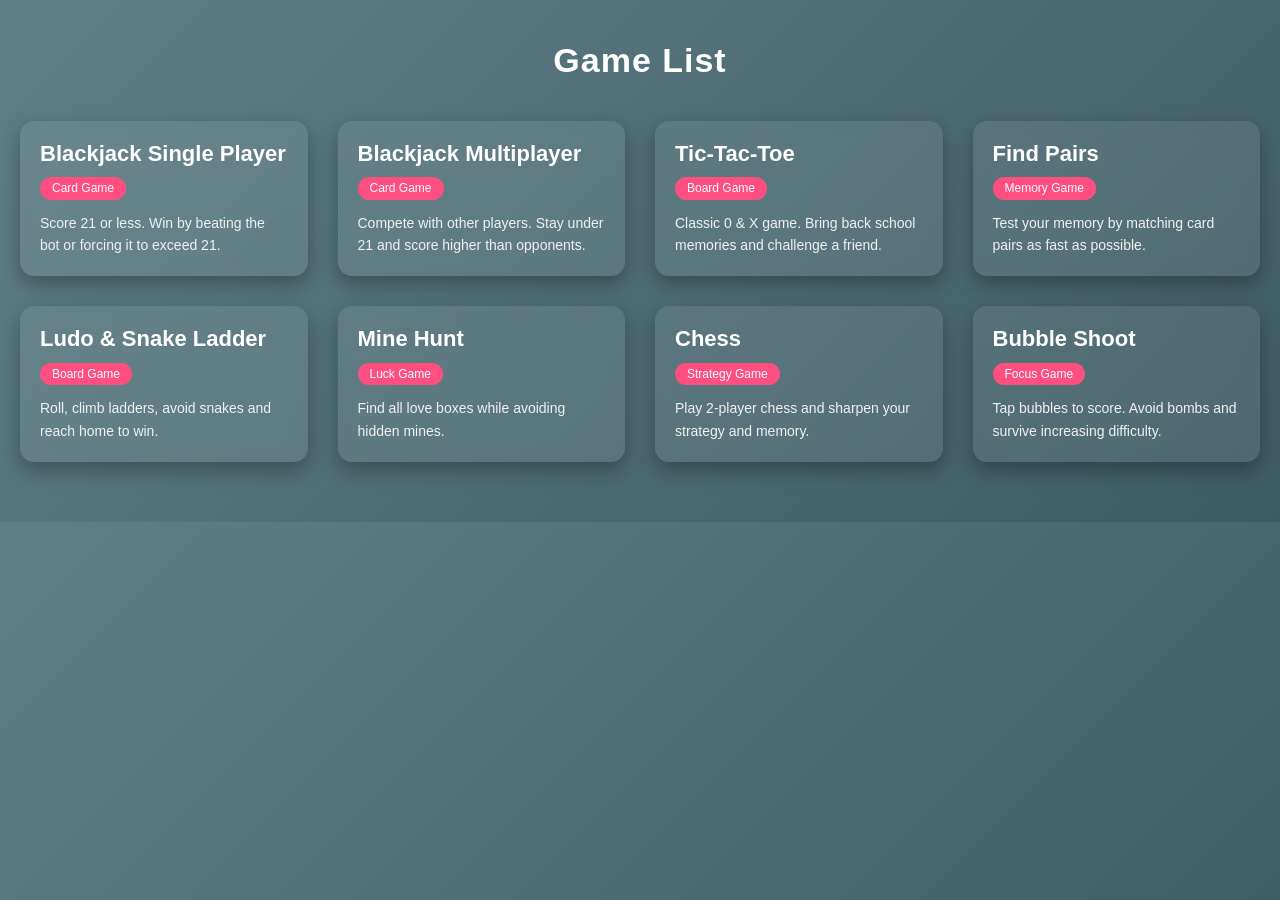
==== index.html @ 13a1b1a5 "First push" ====
<!DOCTYPE html>
<html>
<head>  
    <title>AP - Games</title>
    <meta name="viewport" content="width=device-width, initial-scale=1, maximum-scale=1">
    <meta name="theme-color" content="#008dd0">
    <link rel="shortcut icon" href="./assets/img/favicon-games.png" type="image/png">
    <meta name="keywords" content="online games, games, free online games">
    <meta name="description" content="Play various online games for free, no downloads needed!">
    <script src="./assets/js/jquery-3.4.1-min.js"></script>
    <script src="./assets/js/main_js.js"></script>
    <link rel="stylesheet" href="./assets/css/general_style.css"> 
</head>
<body>

<style>
body{ 
    padding: 20px;
    padding-bottom: 60px !important;
    background: linear-gradient(135deg, #5f7f86, #3e5b63);
    font-family: 'Segoe UI', sans-serif;
    font-style: normal;
    color: #fff;
}

.heading_top {
    font-size: 34px;
    margin-bottom: 40px;
    font-weight: 600;
    letter-spacing: 1px;
}

.link_container {
    display: grid;
    grid-template-columns: repeat(auto-fit, minmax(260px, 1fr));
    gap: 30px;
}

.link_container a {
    text-decoration: none;
    color: inherit;
}

.game-card {
    background: rgba(255,255,255,0.08);
    backdrop-filter: blur(8px);
    padding: 20px;
    border-radius: 14px;
    height: 100%;
    transition: 0.3s ease;
    box-shadow: 0 8px 20px rgba(0,0,0,0.3);
}

.game-card:hover {
    transform: translateY(-8px);
    background: rgba(255,255,255,0.15);
}

.heading {
    margin: 0 0 10px;
    font-size: 22px;
    font-weight: 600;
}

.type {
    display: inline-block;
    font-size: 12px;
    background: #ff4f81;
    padding: 4px 12px;
    border-radius: 20px;
    margin-bottom: 12px;
}

.description {
    font-size: 14px;
    line-height: 1.6;
    color: #f1f1f1;
}
</style>

<div class="heading_top margin_20 fntsz_24 center">Game List</div>

<div class="link_container">

    <a href="./blackjack/">
        <div class="game-card">
            <p class="heading">Blackjack Single Player</p>
            <p class="type">Card Game</p>
            <p class="description">
                Score 21 or less. Win by beating the bot or forcing it to exceed 21.
            </p>
        </div>
    </a>

    <a href="./blackjack_multiplayer/">
        <div class="game-card">
            <p class="heading">Blackjack Multiplayer</p>
            <p class="type">Card Game</p>
            <p class="description">
                Compete with other players. Stay under 21 and score higher than opponents.
            </p>
        </div>
    </a>

    <a href="./tictactoe/">
        <div class="game-card">
            <p class="heading">Tic-Tac-Toe</p>
            <p class="type">Board Game</p>
            <p class="description">
                Classic 0 & X game. Bring back school memories and challenge a friend.
            </p>
        </div>
    </a>

    <a href="./card_match/">
        <div class="game-card">
            <p class="heading">Find Pairs</p>
            <p class="type">Memory Game</p>
            <p class="description">
                Test your memory by matching card pairs as fast as possible.
            </p>
        </div>
    </a>

    <a href="./ludo_snake/">
        <div class="game-card">
            <p class="heading">Ludo & Snake Ladder</p>
            <p class="type">Board Game</p>
            <p class="description">
                Roll, climb ladders, avoid snakes and reach home to win.
            </p>
        </div>
    </a>

    <a href="./mine_hunt/">
        <div class="game-card">
            <p class="heading">Mine Hunt</p>
            <p class="type">Luck Game</p>
            <p class="description">
                Find all love boxes while avoiding hidden mines.
            </p>
        </div>
    </a>

    <a href="./chess/">
        <div class="game-card">
            <p class="heading">Chess</p>
            <p class="type">Strategy Game</p>
            <p class="description">
                Play 2-player chess and sharpen your strategy and memory.
            </p>
        </div>
    </a>

    <a href="./bubble_shoot/">
        <div class="game-card">
            <p class="heading">Bubble Shoot</p>
            <p class="type">Focus Game</p>
            <p class="description">
                Tap bubbles to score. Avoid bombs and survive increasing difficulty.
            </p>
        </div>
    </a>

</div>


<!-- </body> -->
</body>
</html>
---- assets/css/general_style.css ----
*{
	padding: 0;
	margin: 0;
	box-sizing: border-box;
}
body{
	padding: 50px 10%;
    background-color: #008dd0;
    color: #fff;
    font-family: Roboto,-apple-system,system-ui,BlinkMacSystemFont,"Segoe UI","Helvetica Neue",Arial,sans-serif;
    font-size: 16px;
    line-height: 1.2;
}
a:active, a{
    text-decoration:none;
    color: inherit;
    transition: all 0.3s;
}
a:active, a:hover{
    text-decoration:none;
    color:#30eb30;
}
.margin_20{margin: 20px;}
.margin_10{margin: 10px;}
.margin_5{margin: 5px;}
.padding_10{padding: 10px;}
.padding_5{padding: 5px;}

.clr_acua{color: aquamarine;}
.clr_pretty_blue{color: #2196f3;}
.clr_orng{color: #e39335;}
.clr_grn{color: #1ae71a;}
.clr_red{color: #ff1f1f;}
.clr_chocolate{color: chocolate;}

.fntsz_12{ font-size: 12px; }
.fntsz_13{ font-size: 13px; }
.fntsz_14{ font-size: 14px; }
.fntsz_15{ font-size: 15px; }
.fntsz_17{ font-size: 17px; }
.fntsz_18{ font-size: 18px; }
.fntsz_19{ font-size: 19px; }
.fntsz_20{ font-size: 20px; }
.fntsz_22{ font-size: 22px; }
.fntsz_24{ font-size: 24px; }
.fntsz_26{ font-size: 26px; }
.center{ text-align: center; }
.pointer{cursor:pointer;}
.transform{ transition: all 0.5s; }
.transform:hover{ transform: scale(1.2); }
.txt_no_decor{ text-decoration: none;}
.right{ float: right; }
.left{ float: left; }
.clear{ clear: both; }
.abs{ position: absolute; }
.flex{
    display: flex;
    align-items: center;
    justify-content: center;
}
.hide{display:none;}

button, input[type="button"], input[type="submit"]{
    background-color: #eeeeee38; //#eeeeee61;
    color: #fff;
    border: none;
    border-radius: 3px;
    -moz-border-radius: 3px;
    -webkit-border-radius: 3px;
    cursor: pointer;
    font-family: 'Open Sans', Arial, Helvetica, sans-serif;
    height: 30px;
    width: auto;
    padding: 0px 15px;
    -webkit-appearance: none;
    -moz-appearance: none;
    overflow: hidden;
    transition: all 0.3s;
}
button:hover, input[type="button"]:hover, input[type="submit"]:hover{
    background: #eeeeee61; //#eeeeee38;
}
input[type="text"], input[type="password"]{
    height: 40px;
    padding: 0px 15px;
    margin-bottom: 10px;
    border: none;
    border-radius: 5px;
    -webkit-appearance: none;
    outline: none;
    background-color: #eee;
    color: #5a5656;
    font-size: 15px;
}
select, option{
    cursor: pointer;
    outline: none;
    border: none;   
}
.popup_alert_container{
    z-index: 100;
    position: fixed;
    top: 50px;
    right: 50px;
    max-height: 230px;
    max-width: 400px;
    overflow-y: hidden;
}
.popup_alert{
    color:#fff;
    padding: 7px 12px;
    border-radius: 5px;
    margin-bottom: 5px;
    width: fit-content;
    text-align: justify;
    background-color:#42c727;
}
.puc_g{ background-color:#42c727; }
.puc_r{ background-color:#fd536c; }
.puc_o{ background-color:#d75e1a; }
.hclr_red:hover{ color: red; }
.hclr_grn:hover{ color: #30eb30; }

.modal .close{
    float: right;
    font-size: 18px;
    padding-top: 5px;
    cursor: pointer;
}
.modal{
    display: none;
    position: fixed;
    top: 0;
    left: 0;
    width:100%;
    height:100%;
    z-index: 10;
    background: #000a;
    overflow-y: auto; 
}
.modal_content{
    width: fit-content;
    background: #333449;
    margin: 30px auto;
    border-radius: 5px;
    max-width: 80%;
    color: #fff;
}
.modal_header{
    font-size: 21px;
    padding: 7px 10px 10px;
    border-bottom: 1px solid #222;
}
.modal_header .close{
    float: right;
    font-size: 18px;
    padding-top: 5px;
    cursor: pointer;
}
.modal_header .close:hover{color: aquamarine;}
.modal_body{/* padding: 10px;*/ }
.modal_footer{
    font-size: 21px;
    padding: 7px 10px;
    border-top: 2px solid #222;
    text-align: right;
}

/*.nav_bar_container{
    position: fixed;
    top: 0;
    left: 0;
    width: -webkit-fill-available;
    display: grid;
    grid-template-columns: 1fr 1fr 1fr 1fr 1fr;
    grid-gap: 30px;
    padding: 0 15px;
    background: #0ea0e5cc;
}
.nav_bar{
    display: flex;
    align-items: center;
    justify-content: center;
    font-size: 18px;
    height: 50px;
    cursor: pointer;
}*/
.nav_bar>img{
    height: 35px;
    width: 35px;
}
.rotate_360, .rotate_180, .rotate_90, .flipv_360, .flipv_180, .fliph_360, .fliph_180{
    transition: all 0.5s;
}
.rotate_360:hover{
    transform: rotate(360deg);
}
.rotate_180:hover{
    transform: rotate(180deg);
}
.rotate_90:hover{
    transform: rotate(90deg);
}
.flipv_360:hover{
    transform: rotateX(360deg);
}
.flipv_180:hover{
    transform: rotateX(180deg);
}
.fliph_360:hover{
    transform: rotateY(360deg);
}
.fliph_180:hover{
    transform: rotateY(180deg);
}
.online{color:#30eb30;}

.nav_bar_container{
    z-index: 100;
    position: fixed;
    top: 0;
    left: 0;
    width: -webkit-fill-available;
    padding: 0 50px;
    background: #0ea0e5cc;
    box-shadow: 0px 1px 16px #5a4d4dc2;
    -webkit-box-shadow: 0px 1px 16px #5a4d4dc2;
    -o-box-shadow: 0px 1px 16px #5a4d4dc2;
    -moz-box-shadow: 0px 1px 16px #5a4d4dc2;
}
.nav_bar{
    display: flex;
    align-items: center;
    justify-content: center;
    font-size: 18px;
    padding: 3px 10px;
    height: 50px;
    cursor: pointer;
}
.nav_content{ margin: 0 15px; }
.nav_content:hover, i:hover{ color: #ff9412; } /* #78d417 #ff8400  */
.nav_content .navbar_avatar{
    height: 30px;
    width: 30px;
    border-radius: 50%;
}
::-webkit-scrollbar{ width: 5px; height: 5px; }
::-webkit-scrollbar-track {
  //box-shadow: inset 0 0 5px grey; 
  border-radius: 2px;
}
::-webkit-scrollbar-thumb {
  background: #eee; 
  border-radius: 2px;
}
::-webkit-scrollbar-thumb:hover { background: #fff; }
.hover_popup_cont{
    position: fixed;
    z-index: 500;
    max-width: 250px;
    background: #0009; //#fffa;
    color: #fff;
    padding: 8px 12px;
    font-size: 15px;
    border-radius: 5px;
    visibility: hidden;
    transition: all 0.5s;
}
.nav_content .drop{
    z-index: 100;
    position: fixed;
    top: 50px;
    background: #555;
    padding: 5px;
    border-radius: 4px;
    color: #fff;
    display: none;
    transition: all 0.5s;
}
.nav_profile:hover .drop{
    display: block;
}
.nav_content .drop:over{
    display: block;
}
.nav_content .drop::before{
    border-top: 8px solid #0000;
    border-right: 8px solid #0000;
    border-bottom: 8px solid #555;
    border-left: 8px solid #0000;
    content: "";
    position: absolute;
    top: -16px;
    left: 35px;
}
.nav_content .drop_element{
    font-size: 15px;
    padding: 3px 5px;
    transition: all 0.5s;
}
.nav_content .drop_element:hover{
    color: #ff9412
}
.nav_content .drop_element i{
    margin-right: 5px;
    font-size: 13px; 
}
i[mode-icon="night"]:hover{ color: #555;}
.img_container_404{ margin-top: 30px; }
.img_container_404 > img{ width: 250px; height: auto; }
.sec_404{ font-size: 40px;  margin: 40px 0 0; }
.profile_cover_cont{
    margin-bottom: 25px;
}
.cover_cont{
    overflow: hidden;
    background: #0003;
    position: relative;
    //width: 700px;
    width: 100%; 
    height: 300px;
    border-radius: 8px;
}
img.cover{
    //border-radius: 8px;
    //width: 100%;
    height: 100%;
}
.avatar_cont{
    width: 100%;
    position: absolute;
    /* padding-bottom: 10px; */
    bottom: -30px;
    /* background: #0002; */
    border-radius: inherit;
}
.avatar>img{ border-radius: 50%; }
.avatar_cont .avatar{
    border: 2px solid #eee;
    width: 100px;
    cursor: pointer;
    border-radius: 50%;
}
.avatar_cont .name{
    display: block;
    padding: 5px 0 15px;
}
.profile_navbar{
    display: grid;
    grid-template-columns: 1fr;
    align-items: center;
    text-align: center;
    height: 300px;
    margin: 10px 0 10px 10px;
    padding: 10px 5px;
    background: #795548;
    border-radius: 5px;
}
.profile_navbar > .nav_content{
    cursor: pointer;
}
.profile_navbar>.pointer>i{
    padding: 10px;
    font-size: 21px;
    cursor: pointer;
}
.bottom_shadow{ height: 30px; transition: all 0.15s; }
.cover_cont:hover .bottom_shadow, .bottom_shadow:hover{ box-shadow: 0px -51px 78px #ff021c; }
/*box-shadow: 0px -60px 20px #5a4d4d4d; #b71c1c [redish], #ff9412[orange]*/
.not_found_div{
    background: #00a4f2; //#0005; 
    //height: 250px;
    display: flex;
    align-items: center;
    text-align: center;
    font-size: 20px;
    border-radius: 5px;
    padding: 10px;
}
.not_found_div>div{ width: 100%; padding: 20px 0;}
.cover_pic_cont{ height: inherit; }
.cover_upload{
    position: absolute;
    top: -30px;
    font-size: 20px;
    box-shadow: 1px 2px 20px #000;
}
.cover_cont:hover .cover_upload, .cover_upload:hover{ top: 12px; }
.avatar_cont_in{
    border-radius: 50%;
    width: fit-content;
    position: relative;
    overflow: hidden;
    margin: auto;
}
.avatar_upload_cont{
    position: absolute;
    bottom: -25px;
    padding: 2px 0 5px;
    background: #0007;
    transition: all 0.5s;
    width: -webkit-fill-available;
}
.avatar_cont_in:hover .avatar_upload_cont, .avatar_upload_cont:hover{ bottom: 0px; }
.user_list{
    width: 200px;
    text-align: center;
    background: blueviolet;
    border-radius: 5px;
    margin: auto;
    padding: 10px;
}
.user_list > div{
    width: fit-content;
    margin: auto;
}
.user_list .status{ padding-top: 0px; }
.user_list .name{ padding: 0; margin-bottom: 10px; }
.user_list .action_sec{}

.time{font-size: 13px;}
.user_list .avatar{position: relative;}
.user_list .avatar .online-icon{
    position: absolute;
    font-size: 12px;
}
.user_list .avatar .online{
    animation: blinker 1.5s cubic-bezier(.5, 0, 1, 1) infinite alternate;
    color: #38f538;
}
@keyframes blinker{ from { opacity: 1; } to { opacity: 0.3; } }
.friend_list_cont{
    display: grid;
    grid-template-columns: 1fr 1fr 1fr 1fr;
    grid-gap: 20px;
    margin: 15px 0;
    background: #00a4f2;
    padding: 10px 0;
}
.pro_defdiv{
    background: #00a4f2;
    border-radius: 5px;
    padding: 10px;
}
.pro_defdiv > .quote{
    font-family: Monotype Corsiva;
    font-size: 25px;
}
.active{
    background: #9a6c5c;
    border-radius: 50%;
}




















@media (max-width:1100px){
    .friend_list_cont{grid-template-columns: 1fr 1fr 1fr;}
}
@media (max-width:1050px){
    body{padding: 50px 10%;}
}
@media (max-width:820px){
    .friend_list_cont{grid-template-columns: 1fr 1fr;}
}
@media (max-width:720px){
    .nav_bar_container{padding: 0 15px;}
    .popup_alert_container{ top: 30px; right: 20px; max-width: 300px; }
}
@media (max-width:550px){
    .friend_list_cont{grid-template-columns: 1fr;}
}
@media (max-width:500px){
    body{padding: 0 5% 50px;}
    .nav_bar_container{padding: 0px; top: unset; bottom:0;}
    .nav_bar{ height:40px; font-size:15px; padding: 3px 3px; }
    .nav_bar>img{ height:25px; width:25px; margin-left:4px;}
    .nav_content{ margin: 0 9px;} 
    .nav_content > .fntsz_20{ font-size:16px; }
    .nav_content > .fntsz_17{ font-size:14px; }
    .nav_content > .fntsz_12{ font-size:9px; }
    .nav_content > .navbar_avatar{ width:25px; height:25px; }
    .popup_alert_container{ top: 10px; right: 10px; max-width: 250px; max-height: 155px; }
    .popup_alert{ padding: 4px 7px; }
}
@media (max-width:350px){
    .nav_content{ margin: 0 13px 0 0; } 
}
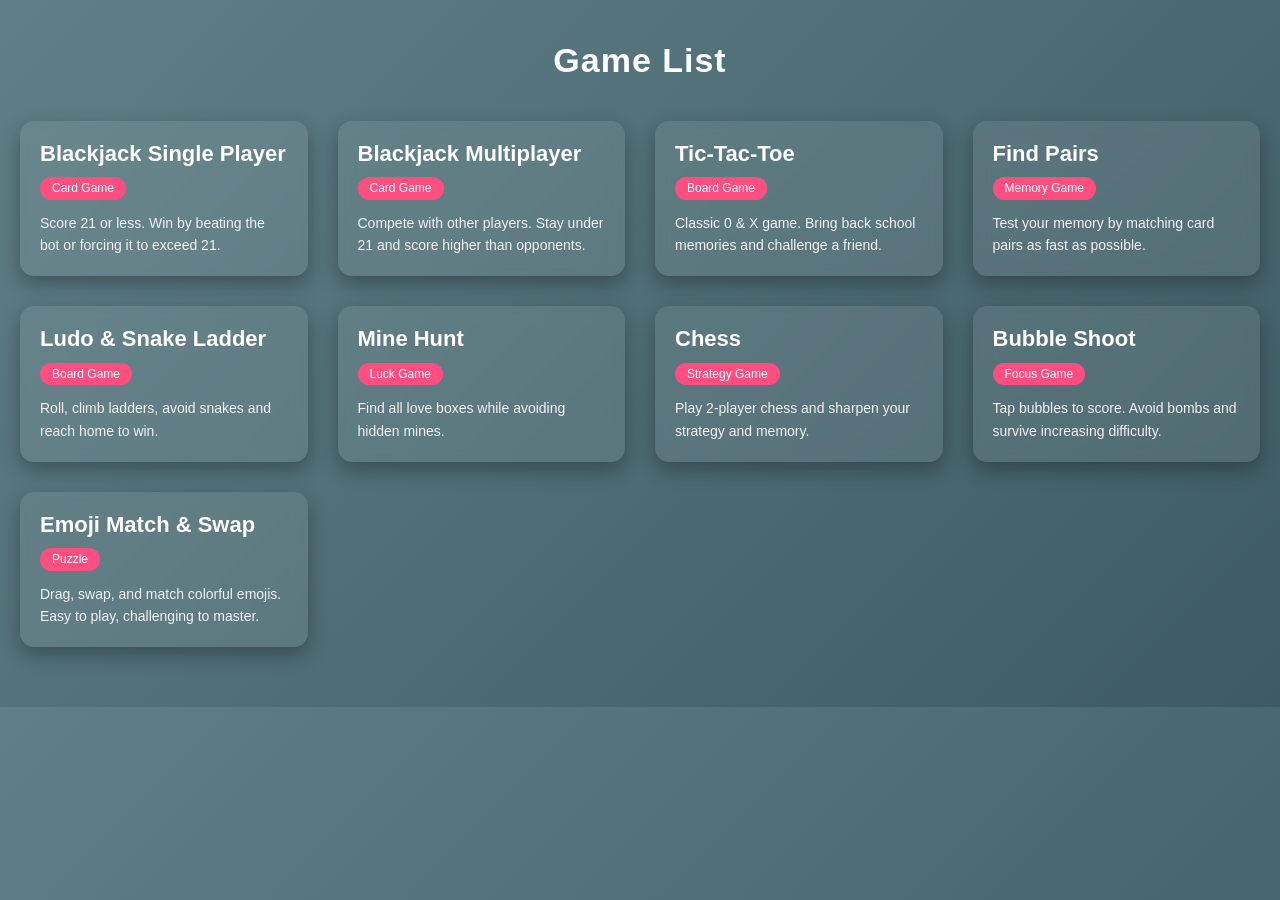
==== commit 7390fc0d: "code updated and fixed" ====
--- a/index.html
+++ b/index.html
@@ -162,6 +162,16 @@
         </div>
     </a>
 
+    <a href="./emoji_set/">
+        <div class="game-card">
+            <p class="heading">Emoji Match & Swap</p>
+            <p class="type">Puzzle</p>
+            <p class="description">
+                Drag, swap, and match colorful emojis. Easy to play, challenging to master.
+            </p>
+        </div>
+    </a>
+
 </div>
 
 
